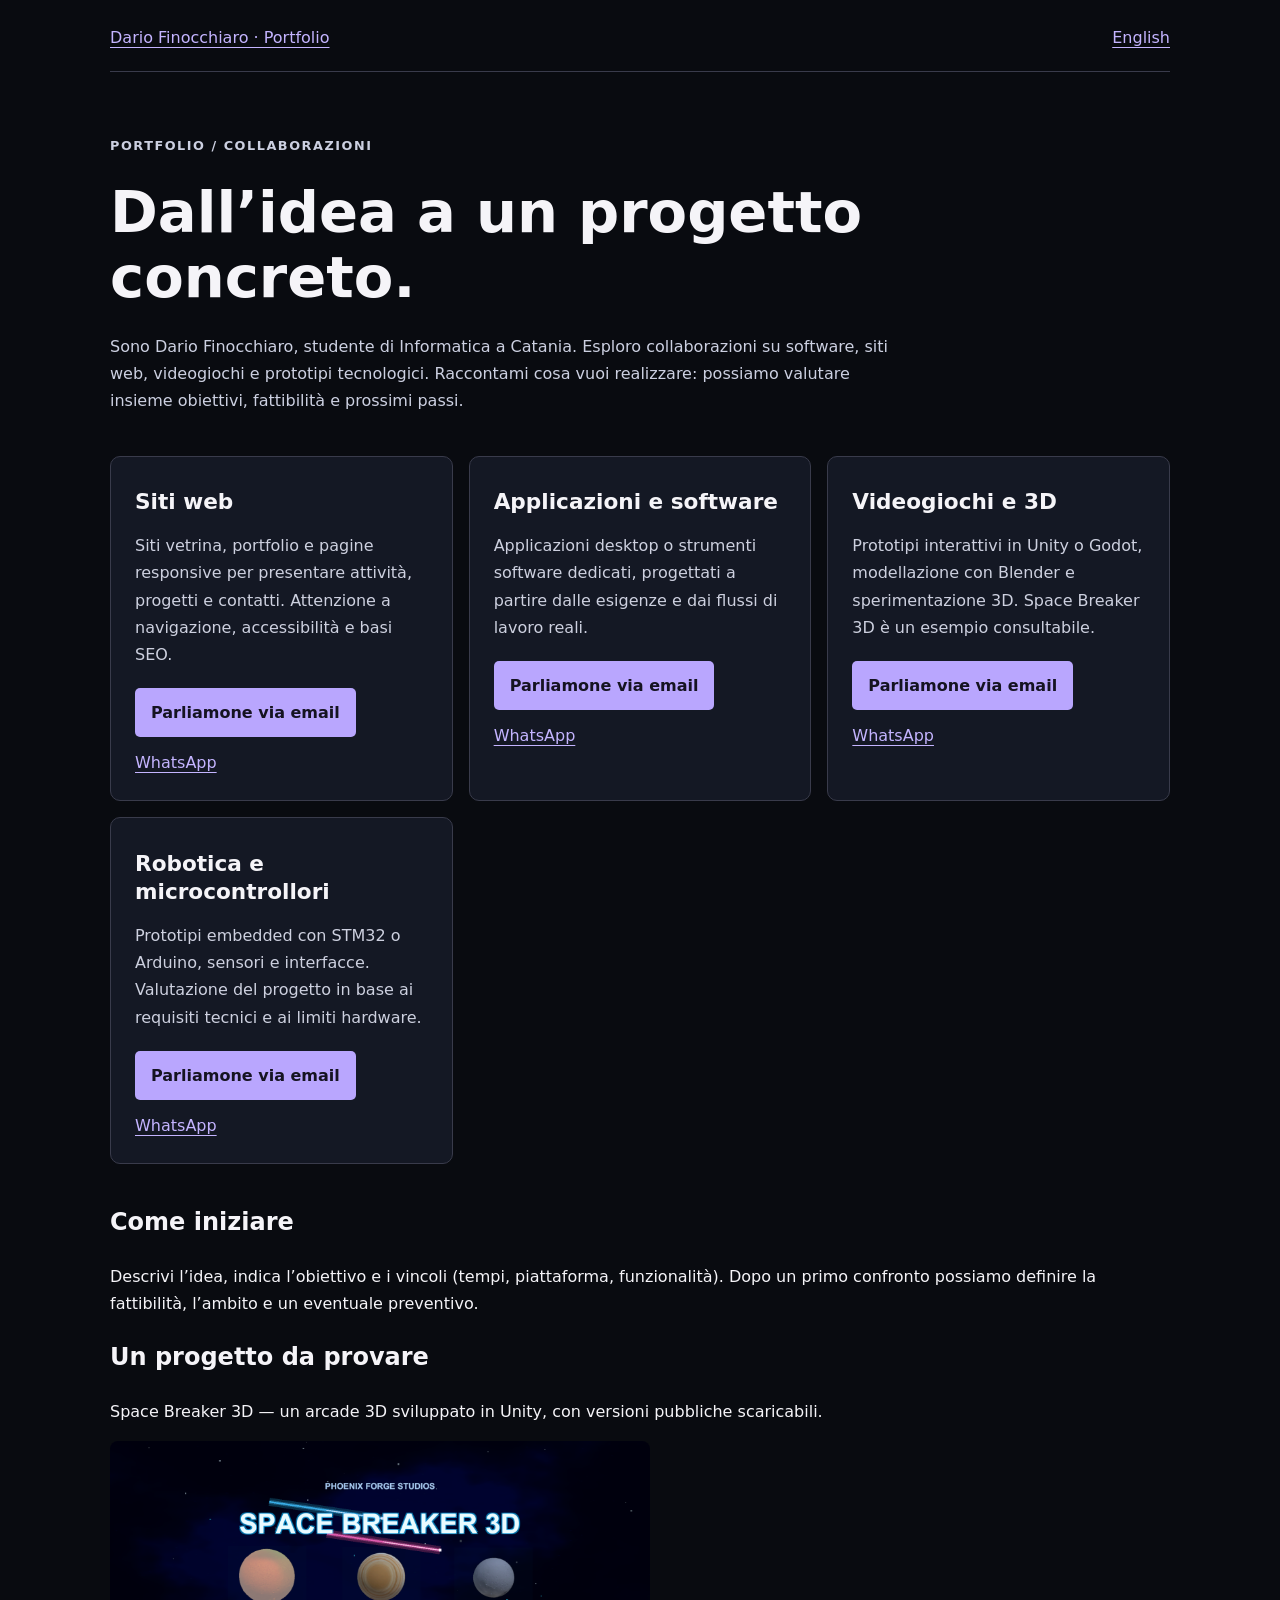
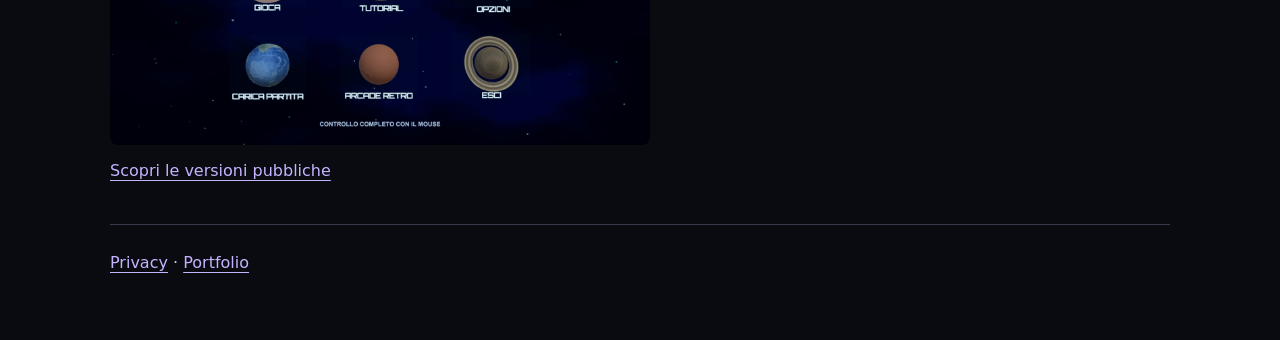
==== collaborazioni/index.html @ ea18a4f9 "Add bilingual collaboration landing pages and discoverability links" ====
<!doctype html>
<html lang="it"><head><meta charset="utf-8"><meta name="viewport" content="width=device-width, initial-scale=1"><meta name="description" content="Portfolio e collaborazioni a Catania: siti web, applicazioni, videogiochi Unity e Godot, prototipi con microcontrollori e modellazione 3D."><meta name="theme-color" content="#090b10"><title>Sviluppo web, app, videogiochi e robotica a Catania | Dario Finocchiaro</title><link rel="icon" href="/favicon.svg"><link rel="canonical" href="https://dariofinocchiaro.it/collaborazioni/"><link rel="alternate" hreflang="it" href="https://dariofinocchiaro.it/collaborazioni/"><link rel="alternate" hreflang="en" href="https://dariofinocchiaro.it/en/collaborate/"><link rel="alternate" hreflang="x-default" href="https://dariofinocchiaro.it/collaborazioni/"><meta property="og:type" content="website"><meta property="og:title" content="Sviluppo web, app, videogiochi e robotica a Catania | Dario Finocchiaro"><meta property="og:description" content="Portfolio e collaborazioni a Catania: siti web, applicazioni, videogiochi Unity e Godot, prototipi con microcontrollori e modellazione 3D."><meta property="og:url" content="https://dariofinocchiaro.it/collaborazioni/"><meta property="og:locale" content="it_IT"><link rel="stylesheet" href="/assets/collaborazioni.css"></head>
<body class="collab-page"><a class="collab-skip" href="#main">Vai al contenuto</a><div class="collab-wrap"><nav class="collab-nav"><a href="/">Dario Finocchiaro · Portfolio</a><a href="/en/collaborate/" hreflang="en" lang="en">English</a></nav><main id="main"><header class="collab-hero"><p class="collab-kicker">Portfolio / Collaborazioni</p><h1>Dall’idea a un progetto concreto.</h1><p>Sono Dario Finocchiaro, studente di Informatica a Catania. Esploro collaborazioni su software, siti web, videogiochi e prototipi tecnologici. Raccontami cosa vuoi realizzare: possiamo valutare insieme obiettivi, fattibilità e prossimi passi.</p></header><div class="collab-grid"><section class="collab-card" id="web"><h2>Siti web</h2><p>Siti vetrina, portfolio e pagine responsive per presentare attività, progetti e contatti. Attenzione a navigazione, accessibilità e basi SEO.</p><div class="collab-actions"><a class="collab-cta" href="mailto:finodario@gmail.com?subject=Richiesta%20dal%20portfolio%20%E2%80%94%20Sito%20web&amp;body=Ciao%20Dario%2C%20ho%20visto%20la%20pagina%20collaborazioni%20del%20tuo%20portfolio.%20Vorrei%20parlarti%20di%3A%20Sito%20web%5Cn">Parliamone via email</a><a href="https://wa.me/393483645425?text=Ciao%20Dario%2C%20ho%20visto%20la%20pagina%20collaborazioni%20del%20tuo%20portfolio.%20Vorrei%20parlarti%20di%3A%20Sito%20web">WhatsApp</a></div></section>
<section class="collab-card" id="app"><h2>Applicazioni e software</h2><p>Applicazioni desktop o strumenti software dedicati, progettati a partire dalle esigenze e dai flussi di lavoro reali.</p><div class="collab-actions"><a class="collab-cta" href="mailto:finodario@gmail.com?subject=Richiesta%20dal%20portfolio%20%E2%80%94%20Applicazione&amp;body=Ciao%20Dario%2C%20ho%20visto%20la%20pagina%20collaborazioni%20del%20tuo%20portfolio.%20Vorrei%20parlarti%20di%3A%20Applicazione%5Cn">Parliamone via email</a><a href="https://wa.me/393483645425?text=Ciao%20Dario%2C%20ho%20visto%20la%20pagina%20collaborazioni%20del%20tuo%20portfolio.%20Vorrei%20parlarti%20di%3A%20Applicazione">WhatsApp</a></div></section>
<section class="collab-card" id="games"><h2>Videogiochi e 3D</h2><p>Prototipi interattivi in Unity o Godot, modellazione con Blender e sperimentazione 3D. Space Breaker 3D è un esempio consultabile.</p><div class="collab-actions"><a class="collab-cta" href="mailto:finodario@gmail.com?subject=Richiesta%20dal%20portfolio%20%E2%80%94%20Videogioco%20o%203D&amp;body=Ciao%20Dario%2C%20ho%20visto%20la%20pagina%20collaborazioni%20del%20tuo%20portfolio.%20Vorrei%20parlarti%20di%3A%20Videogioco%20o%203D%5Cn">Parliamone via email</a><a href="https://wa.me/393483645425?text=Ciao%20Dario%2C%20ho%20visto%20la%20pagina%20collaborazioni%20del%20tuo%20portfolio.%20Vorrei%20parlarti%20di%3A%20Videogioco%20o%203D">WhatsApp</a></div></section>
<section class="collab-card" id="robotica"><h2>Robotica e microcontrollori</h2><p>Prototipi embedded con STM32 o Arduino, sensori e interfacce. Valutazione del progetto in base ai requisiti tecnici e ai limiti hardware.</p><div class="collab-actions"><a class="collab-cta" href="mailto:finodario@gmail.com?subject=Richiesta%20dal%20portfolio%20%E2%80%94%20Robotica%20o%20embedded&amp;body=Ciao%20Dario%2C%20ho%20visto%20la%20pagina%20collaborazioni%20del%20tuo%20portfolio.%20Vorrei%20parlarti%20di%3A%20Robotica%20o%20embedded%5Cn">Parliamone via email</a><a href="https://wa.me/393483645425?text=Ciao%20Dario%2C%20ho%20visto%20la%20pagina%20collaborazioni%20del%20tuo%20portfolio.%20Vorrei%20parlarti%20di%3A%20Robotica%20o%20embedded">WhatsApp</a></div></section></div><section class="collab-section"><h2>Come iniziare</h2><p>Descrivi l’idea, indica l’obiettivo e i vincoli (tempi, piattaforma, funzionalità). Dopo un primo confronto possiamo definire la fattibilità, l’ambito e un eventuale preventivo.</p></section><section class="collab-section collab-example"><h2>Un progetto da provare</h2><p>Space Breaker 3D — un arcade 3D sviluppato in Unity, con versioni pubbliche scaricabili.</p><img src="/projects/space-breaker-menu.png" alt="Space Breaker 3D — menu" loading="lazy" decoding="async"><a href="https://github.com/finodario/SpaceBreaker3D-Releases/releases">Scopri le versioni pubbliche</a></section></main><footer class="collab-footer"><a href="/privacy.html">Privacy</a> · <a href="/">Portfolio</a></footer></div></body></html>
---- assets/collaborazioni.css ----
.df-collab-strip{background:var(--surface,#11151e);color:var(--ink,#f5f4f8);border-bottom:1px solid var(--stroke,#39404d);padding:12px 20px;text-align:center;font:600 14px/1.5 system-ui,sans-serif}.df-collab-strip a{color:var(--accent,#b6a0ff);text-decoration:underline;text-underline-offset:3px}.df-collab-strip a:focus-visible{outline:2px solid currentColor;outline-offset:4px}
.collab-page{margin:0;min-height:100vh;color:#f5f4f8;background:#090b10;font:16px/1.7 system-ui,sans-serif;color-scheme:dark}.collab-page *{box-sizing:border-box}.collab-wrap{max-width:1100px;margin:auto;padding:24px 20px 64px}.collab-nav{display:flex;gap:18px;align-items:center;flex-wrap:wrap;justify-content:space-between;border-bottom:1px solid #393b4b;padding-bottom:20px}.collab-page a{color:#c4b4ff;text-underline-offset:4px}.collab-page a:focus-visible{outline:3px solid #82dcfa;outline-offset:4px}.collab-kicker{font-size:.8rem;letter-spacing:.12em;text-transform:uppercase;color:#c4b4ff;font-weight:700}.collab-hero{padding:50px 0 25px;max-width:800px}.collab-hero h1{font-size:clamp(2rem,5vw,3.6rem);line-height:1.13;margin:.4em 0}.collab-hero p{color:#ccd0e1}.collab-grid{display:grid;grid-template-columns:repeat(auto-fit,minmax(min(100%,270px),1fr));gap:16px}.collab-card{background:#141824;border:1px solid #393b4b;border-radius:10px;padding:24px;scroll-margin-top:20px}.collab-card h2{font-size:1.35rem;line-height:1.3;margin:.35em 0}.collab-card p{color:#cdd0df}.collab-actions{display:flex;flex-wrap:wrap;gap:12px;align-items:center;margin-top:20px}.collab-page .collab-cta{display:inline-block;padding:11px 16px;border-radius:5px;color:#151321;background:#b9a6fe;font-weight:700;text-decoration:none}.collab-page .collab-cta:hover{background:#d2c5ff}.collab-section{margin-top:38px}.collab-footer{border-top:1px solid #393b4b;margin-top:40px;padding-top:24px;color:#cdd0df}.collab-page img{width:100%;height:auto;border-radius:8px}.collab-page .collab-example{margin-top:14px}.collab-page .collab-example img{display:block;max-width:540px;margin:12px 0}.collab-page .collab-skip{position:absolute;left:-9999px}.collab-page .collab-skip:focus{position:static;display:block;padding:12px}
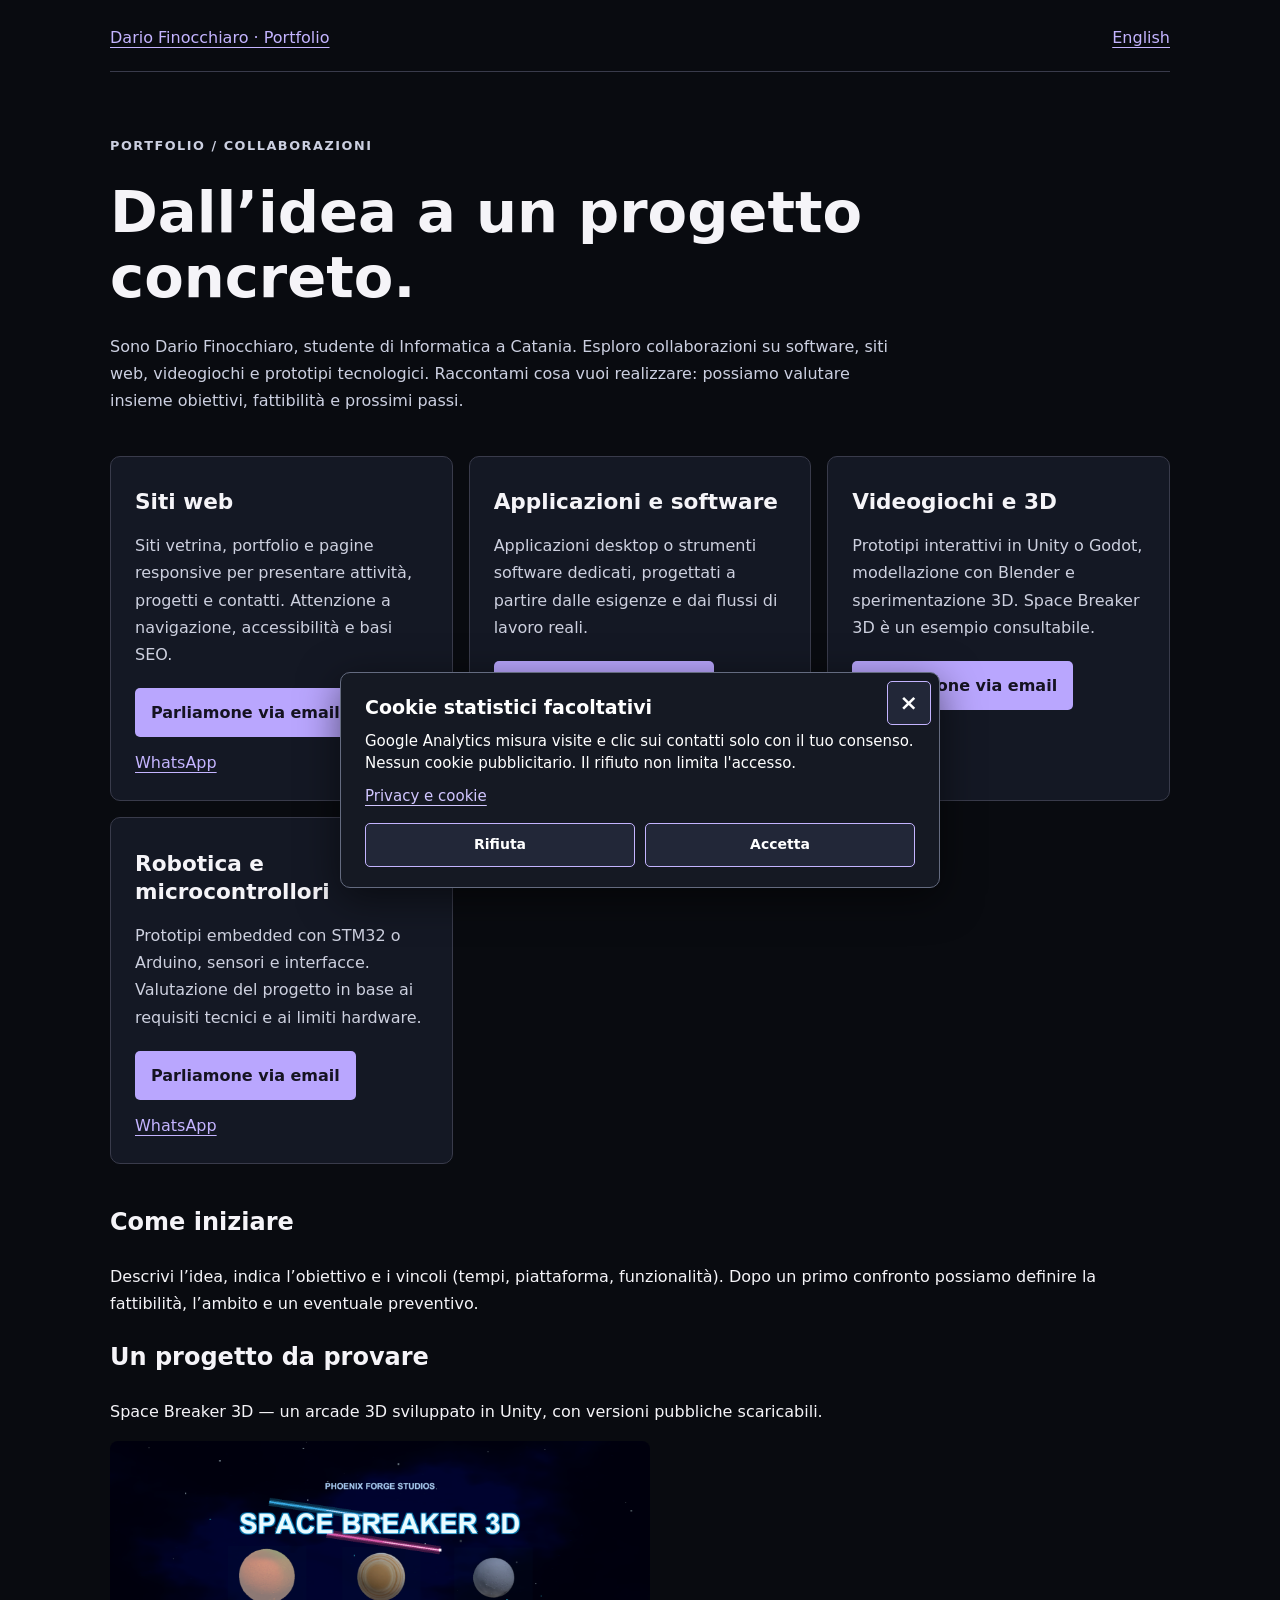
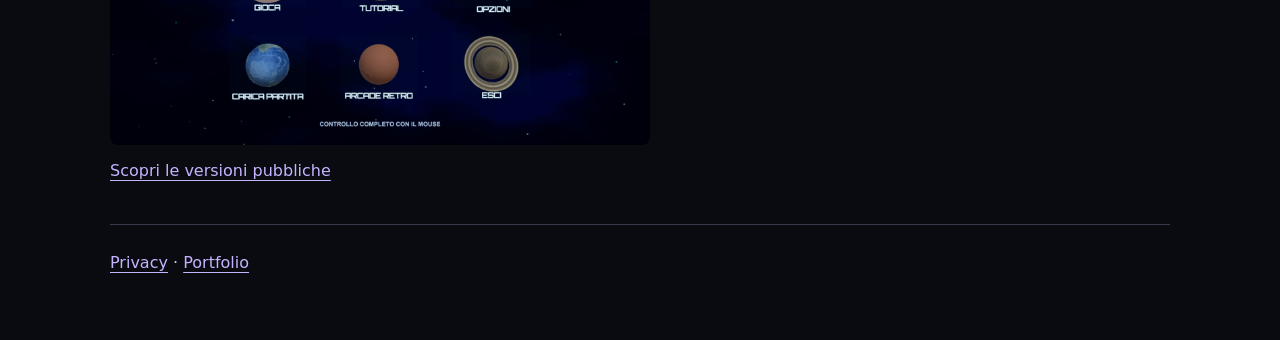
==== commit 4c2eff6f: "Add consent-gated analytics and bilingual privacy disclosure" ====
--- a/collaborazioni/index.html
+++ b/collaborazioni/index.html
@@ -1,5 +1,5 @@
 <!doctype html>
-<html lang="it"><head><meta charset="utf-8"><meta name="viewport" content="width=device-width, initial-scale=1"><meta name="description" content="Portfolio e collaborazioni a Catania: siti web, applicazioni, videogiochi Unity e Godot, prototipi con microcontrollori e modellazione 3D."><meta name="theme-color" content="#090b10"><title>Sviluppo web, app, videogiochi e robotica a Catania | Dario Finocchiaro</title><link rel="icon" href="/favicon.svg"><link rel="canonical" href="https://dariofinocchiaro.it/collaborazioni/"><link rel="alternate" hreflang="it" href="https://dariofinocchiaro.it/collaborazioni/"><link rel="alternate" hreflang="en" href="https://dariofinocchiaro.it/en/collaborate/"><link rel="alternate" hreflang="x-default" href="https://dariofinocchiaro.it/collaborazioni/"><meta property="og:type" content="website"><meta property="og:title" content="Sviluppo web, app, videogiochi e robotica a Catania | Dario Finocchiaro"><meta property="og:description" content="Portfolio e collaborazioni a Catania: siti web, applicazioni, videogiochi Unity e Godot, prototipi con microcontrollori e modellazione 3D."><meta property="og:url" content="https://dariofinocchiaro.it/collaborazioni/"><meta property="og:locale" content="it_IT"><link rel="stylesheet" href="/assets/collaborazioni.css"></head>
+<html lang="it"><head><meta charset="utf-8"><meta name="viewport" content="width=device-width, initial-scale=1"><meta name="description" content="Portfolio e collaborazioni a Catania: siti web, applicazioni, videogiochi Unity e Godot, prototipi con microcontrollori e modellazione 3D."><meta name="theme-color" content="#090b10"><title>Sviluppo web, app, videogiochi e robotica a Catania | Dario Finocchiaro</title><link rel="icon" href="/favicon.svg"><link rel="canonical" href="https://dariofinocchiaro.it/collaborazioni/"><link rel="alternate" hreflang="it" href="https://dariofinocchiaro.it/collaborazioni/"><link rel="alternate" hreflang="en" href="https://dariofinocchiaro.it/en/collaborate/"><link rel="alternate" hreflang="x-default" href="https://dariofinocchiaro.it/collaborazioni/"><meta property="og:type" content="website"><meta property="og:title" content="Sviluppo web, app, videogiochi e robotica a Catania | Dario Finocchiaro"><meta property="og:description" content="Portfolio e collaborazioni a Catania: siti web, applicazioni, videogiochi Unity e Godot, prototipi con microcontrollori e modellazione 3D."><meta property="og:url" content="https://dariofinocchiaro.it/collaborazioni/"><meta property="og:locale" content="it_IT"><link rel="stylesheet" href="/assets/collaborazioni.css"><link rel="stylesheet" href="/assets/analytics-consent.css"><script defer src="/assets/analytics-consent.js"></script></head>
 <body class="collab-page"><a class="collab-skip" href="#main">Vai al contenuto</a><div class="collab-wrap"><nav class="collab-nav"><a href="/">Dario Finocchiaro · Portfolio</a><a href="/en/collaborate/" hreflang="en" lang="en">English</a></nav><main id="main"><header class="collab-hero"><p class="collab-kicker">Portfolio / Collaborazioni</p><h1>Dall’idea a un progetto concreto.</h1><p>Sono Dario Finocchiaro, studente di Informatica a Catania. Esploro collaborazioni su software, siti web, videogiochi e prototipi tecnologici. Raccontami cosa vuoi realizzare: possiamo valutare insieme obiettivi, fattibilità e prossimi passi.</p></header><div class="collab-grid"><section class="collab-card" id="web"><h2>Siti web</h2><p>Siti vetrina, portfolio e pagine responsive per presentare attività, progetti e contatti. Attenzione a navigazione, accessibilità e basi SEO.</p><div class="collab-actions"><a class="collab-cta" href="mailto:finodario@gmail.com?subject=Richiesta%20dal%20portfolio%20%E2%80%94%20Sito%20web&amp;body=Ciao%20Dario%2C%20ho%20visto%20la%20pagina%20collaborazioni%20del%20tuo%20portfolio.%20Vorrei%20parlarti%20di%3A%20Sito%20web%5Cn">Parliamone via email</a><a href="https://wa.me/393483645425?text=Ciao%20Dario%2C%20ho%20visto%20la%20pagina%20collaborazioni%20del%20tuo%20portfolio.%20Vorrei%20parlarti%20di%3A%20Sito%20web">WhatsApp</a></div></section>
 <section class="collab-card" id="app"><h2>Applicazioni e software</h2><p>Applicazioni desktop o strumenti software dedicati, progettati a partire dalle esigenze e dai flussi di lavoro reali.</p><div class="collab-actions"><a class="collab-cta" href="mailto:finodario@gmail.com?subject=Richiesta%20dal%20portfolio%20%E2%80%94%20Applicazione&amp;body=Ciao%20Dario%2C%20ho%20visto%20la%20pagina%20collaborazioni%20del%20tuo%20portfolio.%20Vorrei%20parlarti%20di%3A%20Applicazione%5Cn">Parliamone via email</a><a href="https://wa.me/393483645425?text=Ciao%20Dario%2C%20ho%20visto%20la%20pagina%20collaborazioni%20del%20tuo%20portfolio.%20Vorrei%20parlarti%20di%3A%20Applicazione">WhatsApp</a></div></section>
 <section class="collab-card" id="games"><h2>Videogiochi e 3D</h2><p>Prototipi interattivi in Unity o Godot, modellazione con Blender e sperimentazione 3D. Space Breaker 3D è un esempio consultabile.</p><div class="collab-actions"><a class="collab-cta" href="mailto:finodario@gmail.com?subject=Richiesta%20dal%20portfolio%20%E2%80%94%20Videogioco%20o%203D&amp;body=Ciao%20Dario%2C%20ho%20visto%20la%20pagina%20collaborazioni%20del%20tuo%20portfolio.%20Vorrei%20parlarti%20di%3A%20Videogioco%20o%203D%5Cn">Parliamone via email</a><a href="https://wa.me/393483645425?text=Ciao%20Dario%2C%20ho%20visto%20la%20pagina%20collaborazioni%20del%20tuo%20portfolio.%20Vorrei%20parlarti%20di%3A%20Videogioco%20o%203D">WhatsApp</a></div></section>
--- a/assets/analytics-consent.css
+++ b/assets/analytics-consent.css
@@ -0,0 +1 @@
+.df-consent-panel[hidden],.df-consent-settings[hidden]{display:none!important}.df-consent-panel{position:fixed;z-index:10000;bottom:12px;left:12px;right:12px;max-width:600px;margin:auto;padding:20px 24px;background:#151923;color:#fff;border:1px solid #646b80;border-radius:10px;box-shadow:0 10px 40px #0008;font:15px/1.5 system-ui,sans-serif;text-align:left;max-height:90vh;overflow:auto}.df-consent-panel h2{font-size:19px;margin:0 30px 8px 0;color:inherit}.df-consent-panel p{margin:0 0 10px;color:inherit}.df-consent-panel a{color:#d1c6ff;text-decoration:underline}.df-consent-actions{display:flex;flex-wrap:wrap;gap:10px;margin-top:16px}.df-consent-actions button,.df-consent-settings,.df-consent-close{font:600 14px/1.4 system-ui,sans-serif;cursor:pointer;border:1px solid #c4b4ff;border-radius:5px;background:#222738;color:#fff;padding:10px 14px;min-height:44px}.df-consent-actions button{flex:1 1 150px}.df-consent-close{position:absolute;right:8px;top:8px;padding:2px 12px;font-size:22px}.df-consent-settings{position:fixed;z-index:9999;bottom:12px;left:12px;box-shadow:0 2px 8px #0005}.df-consent-panel :focus-visible,.df-consent-settings:focus-visible{outline:3px solid #82dcfa;outline-offset:3px}
